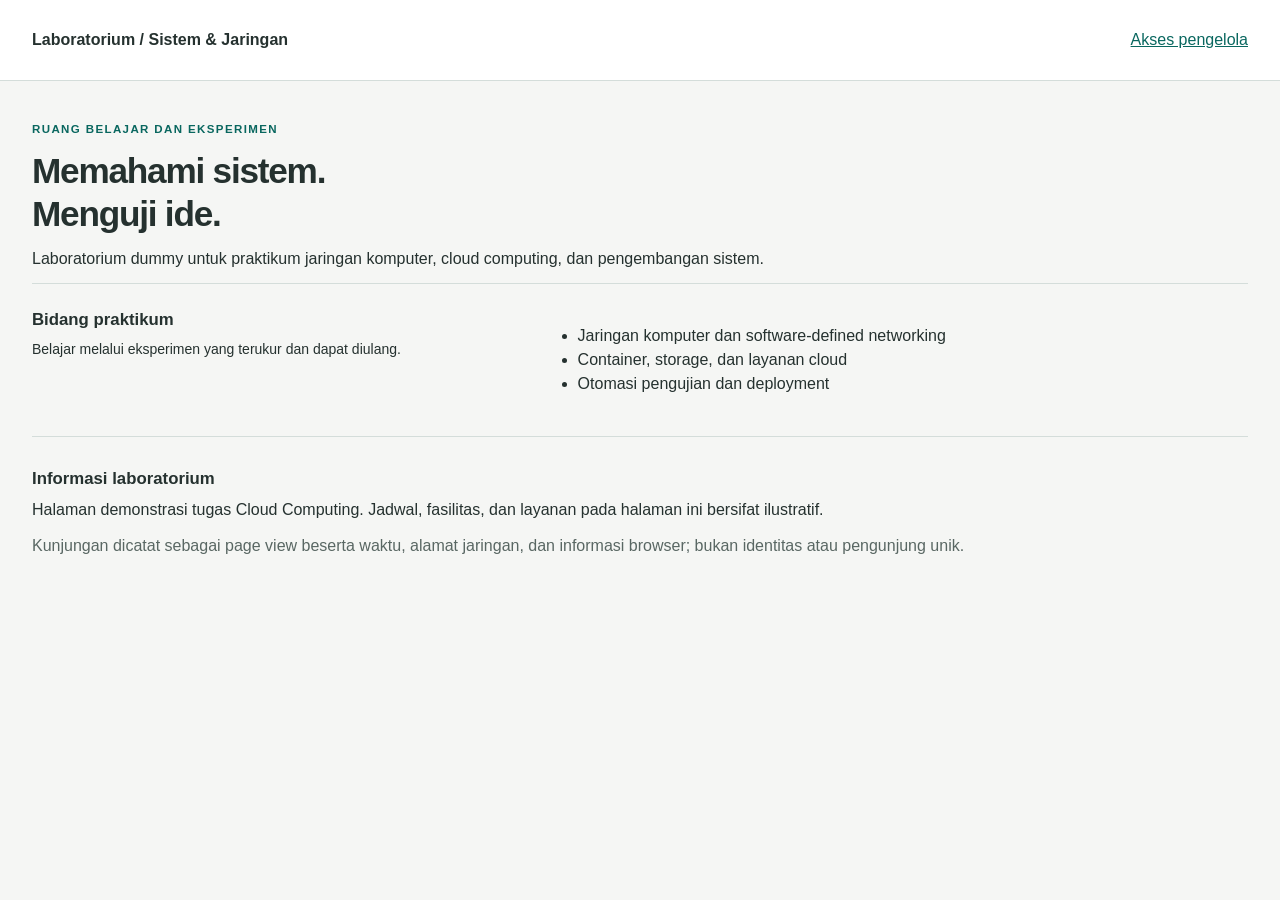
==== frontend/index.html @ 24afa10b "feat: add visitor log landing site and dashboard" ====
<!doctype html>
<html lang="id">
  <head>
    <meta charset="utf-8" />
    <meta name="viewport" content="width=device-width, initial-scale=1" />
    <title>Laboratorium Sistem & Jaringan</title>
    <link rel="stylesheet" href="style.css" />
    <script src="landing.js" defer></script>
  </head>
  <body>
    <header class="topbar">
      <nav class="shell bar-content" aria-label="Navigasi utama">
        <strong>Laboratorium / Sistem & Jaringan</strong
        ><a href="login.html">Akses pengelola</a>
      </nav>
    </header>
    <main class="shell">
      <p class="eyebrow">RUANG BELAJAR DAN EKSPERIMEN</p>
      <h1>Memahami sistem.<br />Menguji ide.</h1>
      <p>
        Laboratorium dummy untuk praktikum jaringan komputer, cloud computing,
        dan pengembangan sistem.
      </p>
      <section class="entry-section" aria-labelledby="practice">
        <div>
          <h2 id="practice">Bidang praktikum</h2>
          <p>Belajar melalui eksperimen yang terukur dan dapat diulang.</p>
        </div>
        <ul>
          <li>Jaringan komputer dan software-defined networking</li>
          <li>Container, storage, dan layanan cloud</li>
          <li>Otomasi pengujian dan deployment</li>
        </ul>
      </section>
      <section class="log-section">
        <h2>Informasi laboratorium</h2>
        <p>
          Halaman demonstrasi tugas Cloud Computing. Jadwal, fasilitas, dan
          layanan pada halaman ini bersifat ilustratif.
        </p>
        <p class="muted">
          Kunjungan dicatat sebagai page view beserta waktu, alamat jaringan,
          dan informasi browser; bukan identitas atau pengunjung unik.
        </p>
        <p id="visit-status" role="status" class="sr-only"></p>
      </section>
    </main>
  </body>
</html>
---- frontend/style.css ----
:root {
  color-scheme: light;
  --paper: #f5f6f4;
  --surface: #fff;
  --ink: #25312f;
  --muted: #596763;
  --line: #d4ddda;
  --teal: #09675f;
  --teal-hover: #07534c;
  --danger: #9b2929;
}
* {
  box-sizing: border-box;
}
body {
  margin: 0;
  background: var(--paper);
  color: var(--ink);
  font-family: "Segoe UI", "Helvetica Neue", Arial, sans-serif;
  font-size: 16px;
  line-height: 1.5;
}
.shell {
  width: min(1280px, calc(100% - 64px));
  margin-inline: auto;
}
.topbar {
  border-bottom: 1px solid var(--line);
  background: var(--surface);
}
.bar-content {
  display: flex;
  align-items: center;
  justify-content: space-between;
  gap: 20px;
  min-height: 80px;
}
.wordmark {
  font-weight: 650;
  letter-spacing: -0.02em;
}
.wordmark span {
  color: var(--muted);
  font-weight: 400;
  margin-left: 12px;
}
main.shell {
  padding-block: 40px;
}
.page-heading {
  display: flex;
  align-items: center;
  justify-content: space-between;
  gap: 24px;
  margin-bottom: 24px;
}
h1,
h2,
p {
  margin-top: 0;
}
h1 {
  font-size: clamp(1.7rem, 3vw, 2.2rem);
  line-height: 1.2;
  font-weight: 650;
  letter-spacing: -0.035em;
  margin-bottom: 12px;
}
h2 {
  font-size: 1.05rem;
  line-height: 1.4;
  font-weight: 650;
  margin-bottom: 8px;
}
p {
  margin-bottom: 12px;
}
.eyebrow {
  font-size: 0.72rem;
  letter-spacing: 0.12em;
  font-weight: 700;
  color: var(--teal);
  margin-bottom: 12px;
}
.muted,
small {
  color: var(--muted);
}
button,
input,
select {
  font: inherit;
}
select {
  min-height: 44px;
  padding: 9px 12px;
  width: 100%;
  background: var(--surface);
  color: var(--ink);
  border: 1px solid #899b94;
  border-radius: 4px;
}
#chart {
  display: block;
  width: 100%;
  min-width: 640px;
  height: auto;
}
a {
  color: var(--teal);
}
details {
  margin-top: 24px;
}
summary {
  cursor: pointer;
}
button {
  min-height: 44px;
  border: 1px solid transparent;
  border-radius: 4px;
  padding: 9px 16px;
  background: var(--teal);
  color: white;
  cursor: pointer;
  font-weight: 600;
}
button:hover {
  background: var(--teal-hover);
}
button.quiet {
  background: var(--surface);
  color: var(--ink);
  border-color: var(--line);
}
button.quiet:hover {
  background: #e9efec;
}
button.delete {
  color: var(--danger);
  background: transparent;
  border-color: var(--line);
  padding-inline: 12px;
}
button.delete:hover {
  background: #fff0ef;
}
button:disabled {
  opacity: 0.6;
  cursor: wait;
}
:focus-visible {
  outline: 3px solid var(--teal);
  outline-offset: 3px;
}
input {
  width: 100%;
  min-height: 44px;
  padding: 9px 12px;
  border: 1px solid #899b94;
  border-radius: 4px;
  background: var(--surface);
  color: var(--ink);
}
label {
  display: block;
  font-size: 0.875rem;
  font-weight: 600;
  margin-bottom: 6px;
}
small {
  display: block;
  font-size: 0.78rem;
  margin-top: 6px;
}
.entry-section {
  border-block: 1px solid var(--line);
  padding-block: 24px;
  display: grid;
  grid-template-columns: 1fr 1.5fr;
  gap: 32px;
}
.entry-section p {
  font-size: 0.875rem;
}
.entry-form {
  display: flex;
  align-items: flex-start;
  gap: 12px;
}
.entry-form .field {
  flex: 1;
  min-width: 0;
}
.entry-form button {
  margin-top: 27px;
  white-space: nowrap;
}
.log-section {
  padding-top: 30px;
}
.table-heading {
  display: flex;
  align-items: baseline;
  justify-content: space-between;
  gap: 16px;
}
.count {
  font-size: 0.9rem;
  color: var(--muted);
}
.count strong {
  color: var(--ink);
  font-variant-numeric: tabular-nums;
  font-size: 1.3rem;
  margin-right: 6px;
}
.table-note,
.footnote {
  font-size: 0.8rem;
}
.table-scroll {
  overflow-x: auto;
  background: var(--surface);
  border: 1px solid var(--line);
  border-radius: 4px;
}
table {
  width: 100%;
  border-collapse: collapse;
  text-align: left;
  font-size: 0.875rem;
}
th {
  background: #edf1ee;
  color: var(--muted);
  font-size: 0.75rem;
  font-weight: 650;
  white-space: nowrap;
}
th,
td {
  padding: 14px 16px;
  border-bottom: 1px solid var(--line);
  vertical-align: top;
}
tbody tr:last-child td {
  border-bottom: 0;
}
tbody tr:hover {
  background: #f8faf8;
}
td:nth-child(1),
td:nth-child(3),
td:nth-child(4) {
  font-variant-numeric: tabular-nums;
  white-space: nowrap;
}
td:nth-child(2) {
  min-width: 150px;
  max-width: 260px;
  overflow-wrap: anywhere;
}
td:nth-child(5) {
  min-width: 200px;
  max-width: 320px;
  overflow-wrap: anywhere;
  color: var(--muted);
}
.table-message {
  text-align: center;
  padding: 36px;
  color: var(--muted);
}
.footnote {
  margin-top: 14px;
}
.status {
  min-height: 24px;
  font-size: 0.875rem;
  color: var(--teal);
}
.error {
  padding: 12px 16px;
  border: 1px solid #c88f8a;
  background: #fff3f1;
  color: #872323;
  overflow-wrap: anywhere;
}
[hidden] {
  display: none !important;
}
.login-main {
  width: min(420px, calc(100% - 40px));
  margin: clamp(40px, 10vh, 100px) auto;
}
.login-main .field {
  margin-bottom: 20px;
}
.login-main form button {
  width: 100%;
}
.skip-link {
  position: absolute;
  top: -100px;
  left: 16px;
  background: white;
  padding: 12px;
  z-index: 1;
  color: var(--teal);
}
.skip-link:focus {
  top: 12px;
}
.sr-only {
  position: absolute;
  width: 1px;
  height: 1px;
  padding: 0;
  margin: -1px;
  overflow: hidden;
  clip-path: inset(50%);
  white-space: nowrap;
  border: 0;
}
@media (max-width: 760px) {
  .shell {
    width: calc(100% - 32px);
  }
  .bar-content {
    min-height: 72px;
  }
  .wordmark span {
    display: block;
    margin-left: 0;
    font-size: 0.8rem;
    letter-spacing: 0;
  }
  main.shell {
    padding-block: 28px;
  }
  .page-heading {
    align-items: flex-start;
    flex-direction: column;
    gap: 8px;
  }
  .entry-section {
    grid-template-columns: 1fr;
    gap: 12px;
  }
  th,
  td {
    padding: 12px;
  }
}
@media (max-width: 420px) {
  .entry-form {
    flex-direction: column;
  }
  .entry-form .field,
  .entry-form button {
    width: 100%;
  }
  .entry-form button {
    margin-top: 0;
  }
  .table-heading {
    align-items: flex-start;
    flex-direction: column;
    gap: 0;
  }
}
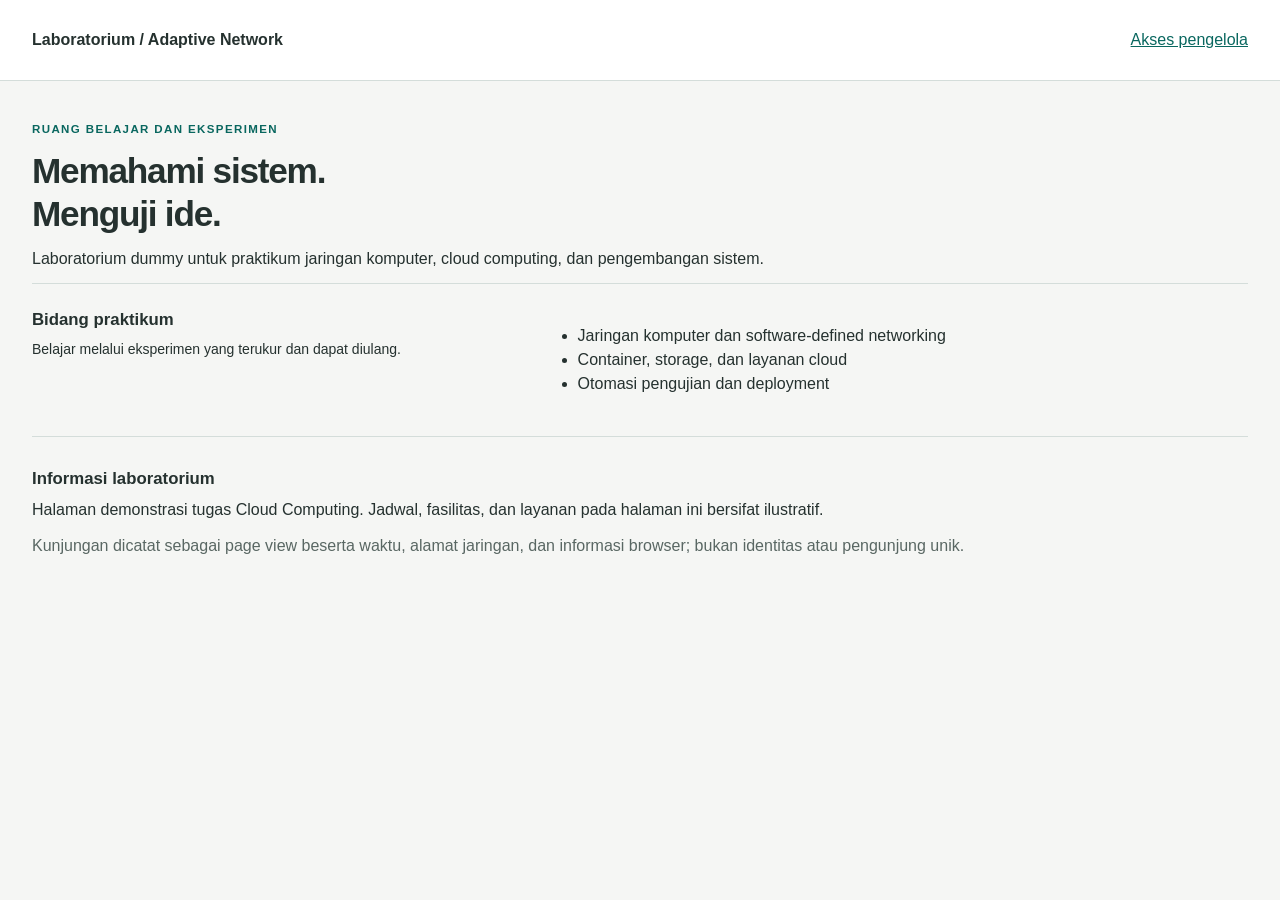
==== commit 272fd655: "feat: update landing page text" ====
--- a/frontend/index.html
+++ b/frontend/index.html
@@ -3,14 +3,14 @@
   <head>
     <meta charset="utf-8" />
     <meta name="viewport" content="width=device-width, initial-scale=1" />
-    <title>Laboratorium Sistem & Jaringan</title>
+    <title>Laboratorium Adaptive Network</title>
     <link rel="stylesheet" href="style.css" />
     <script src="landing.js" defer></script>
   </head>
   <body>
     <header class="topbar">
       <nav class="shell bar-content" aria-label="Navigasi utama">
-        <strong>Laboratorium / Sistem & Jaringan</strong
+        <strong>Laboratorium / Adaptive Network</strong
         ><a href="login.html">Akses pengelola</a>
       </nav>
     </header>
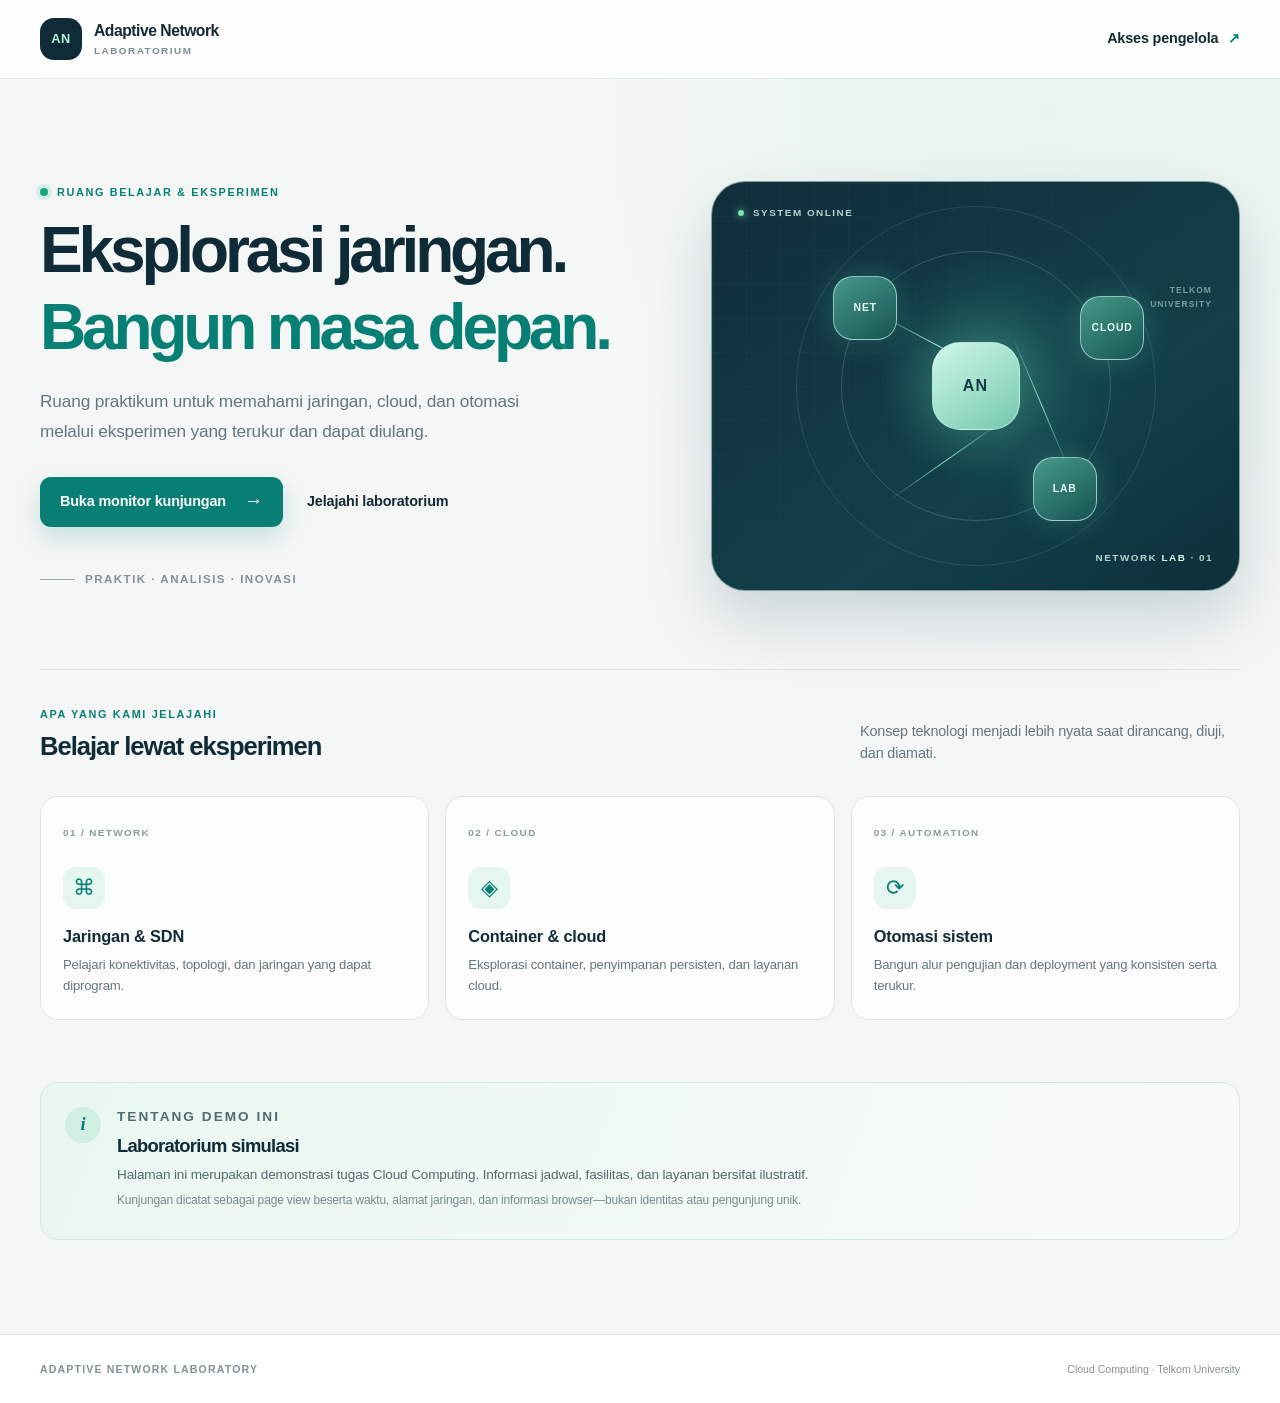
==== commit dda2cd83: "edit frontend" ====
--- a/frontend/index.html
+++ b/frontend/index.html
@@ -10,40 +10,103 @@
   <body>
     <header class="topbar">
       <nav class="shell bar-content" aria-label="Navigasi utama">
-        <strong>Laboratorium / Adaptive Network</strong
-        ><a href="login.html">Akses pengelola</a>
+        <a class="brand" href="/" aria-label="Adaptive Network, beranda">
+          <span class="brand-mark" aria-hidden="true">AN</span>
+          <span class="brand-copy"
+            ><strong>Adaptive Network</strong><small>LABORATORIUM</small></span
+          >
+        </a>
+        <a class="nav-link" href="login.html">Akses pengelola <span aria-hidden="true">↗</span></a>
       </nav>
     </header>
-    <main class="shell">
-      <p class="eyebrow">RUANG BELAJAR DAN EKSPERIMEN</p>
-      <h1>Memahami sistem.<br />Menguji ide.</h1>
-      <p>
-        Laboratorium dummy untuk praktikum jaringan komputer, cloud computing,
-        dan pengembangan sistem.
-      </p>
-      <section class="entry-section" aria-labelledby="practice">
+    <main class="shell landing-main">
+      <section class="landing-hero" aria-labelledby="hero-title">
+        <div class="hero-copy">
+          <p class="eyebrow"><span class="live-dot"></span> RUANG BELAJAR & EKSPERIMEN</p>
+          <h1 id="hero-title">Eksplorasi jaringan.<br /><span>Bangun masa depan.</span></h1>
+          <p class="hero-intro">
+            Ruang praktikum untuk memahami jaringan, cloud, dan otomasi melalui
+            eksperimen yang terukur dan dapat diulang.
+          </p>
+          <div class="hero-actions">
+            <a class="button-link" href="login.html">Buka monitor kunjungan <span aria-hidden="true">→</span></a>
+            <a class="text-link" href="#praktikum">Jelajahi laboratorium</a>
+          </div>
+          <div class="hero-caption">
+            <span class="caption-line"></span>
+            <span>Praktik · Analisis · Inovasi</span>
+          </div>
+        </div>
+
+        <div class="hero-visual" aria-hidden="true">
+          <div class="visual-orbit orbit-one"></div>
+          <div class="visual-orbit orbit-two"></div>
+          <div class="visual-grid"></div>
+          <div class="network-node node-core"><span>AN</span></div>
+          <div class="network-node node-one"><span>NET</span></div>
+          <div class="network-node node-two"><span>CLOUD</span></div>
+          <div class="network-node node-three"><span>LAB</span></div>
+          <div class="network-link link-one"></div>
+          <div class="network-link link-two"></div>
+          <div class="network-link link-three"></div>
+          <div class="visual-label label-top"><span></span> SYSTEM ONLINE</div>
+          <div class="visual-label label-bottom">NETWORK <strong>LAB</strong> · 01</div>
+          <div class="visual-stamp">TELKOM<br />UNIVERSITY</div>
+        </div>
+      </section>
+
+      <section id="praktikum" class="practice-section" aria-labelledby="practice-title">
+        <div class="section-heading">
+          <div>
+            <p class="eyebrow">APA YANG KAMI JELAJAHI</p>
+            <h2 id="practice-title">Belajar lewat eksperimen</h2>
+          </div>
+          <p>Konsep teknologi menjadi lebih nyata saat dirancang, diuji, dan diamati.</p>
+        </div>
+        <div class="practice-grid">
+          <article class="practice-card">
+            <span class="card-index">01 / NETWORK</span>
+            <span class="practice-icon" aria-hidden="true">⌘</span>
+            <h3>Jaringan & SDN</h3>
+            <p>Pelajari konektivitas, topologi, dan jaringan yang dapat diprogram.</p>
+          </article>
+          <article class="practice-card">
+            <span class="card-index">02 / CLOUD</span>
+            <span class="practice-icon" aria-hidden="true">◈</span>
+            <h3>Container & cloud</h3>
+            <p>Eksplorasi container, penyimpanan persisten, dan layanan cloud.</p>
+          </article>
+          <article class="practice-card">
+            <span class="card-index">03 / AUTOMATION</span>
+            <span class="practice-icon" aria-hidden="true">⟳</span>
+            <h3>Otomasi sistem</h3>
+            <p>Bangun alur pengujian dan deployment yang konsisten serta terukur.</p>
+          </article>
+        </div>
+      </section>
+
+      <section class="lab-note" aria-labelledby="lab-note-title">
+        <div class="note-symbol" aria-hidden="true">i</div>
         <div>
-          <h2 id="practice">Bidang praktikum</h2>
-          <p>Belajar melalui eksperimen yang terukur dan dapat diulang.</p>
+          <p class="eyebrow">TENTANG DEMO INI</p>
+          <h2 id="lab-note-title">Laboratorium simulasi</h2>
+          <p>
+            Halaman ini merupakan demonstrasi tugas Cloud Computing. Informasi
+            jadwal, fasilitas, dan layanan bersifat ilustratif.
+          </p>
+          <p class="privacy-note">
+            Kunjungan dicatat sebagai page view beserta waktu, alamat jaringan,
+            dan informasi browser—bukan identitas atau pengunjung unik.
+          </p>
         </div>
-        <ul>
-          <li>Jaringan komputer dan software-defined networking</li>
-          <li>Container, storage, dan layanan cloud</li>
-          <li>Otomasi pengujian dan deployment</li>
-        </ul>
-      </section>
-      <section class="log-section">
-        <h2>Informasi laboratorium</h2>
-        <p>
-          Halaman demonstrasi tugas Cloud Computing. Jadwal, fasilitas, dan
-          layanan pada halaman ini bersifat ilustratif.
-        </p>
-        <p class="muted">
-          Kunjungan dicatat sebagai page view beserta waktu, alamat jaringan,
-          dan informasi browser; bukan identitas atau pengunjung unik.
-        </p>
         <p id="visit-status" role="status" class="sr-only"></p>
       </section>
     </main>
+    <footer class="site-footer">
+      <div class="shell footer-content">
+        <span>ADAPTIVE NETWORK LABORATORY</span>
+        <span>Cloud Computing · Telkom University</span>
+      </div>
+    </footer>
   </body>
 </html>
--- a/frontend/style.css
+++ b/frontend/style.css
@@ -370,3 +370,989 @@
     gap: 0;
   }
 }
+
+:root {
+  color-scheme: light;
+  --paper: #f4f7f6;
+  --surface: #ffffff;
+  --ink: #122a36;
+  --muted: #647680;
+  --line: #dce6e5;
+  --teal: #087f75;
+  --teal-hover: #06665f;
+  --danger: #a63d47;
+  --navy: #102b38;
+  --mint: #c9f3e7;
+  --shadow: 0 18px 50px rgb(22 53 62 / 8%);
+}
+
+body {
+  background:
+    radial-gradient(ellipse at 82% 8%, rgb(183 235 220 / 22%), transparent 29rem),
+    var(--paper);
+  color: var(--ink);
+  letter-spacing: -0.01em;
+}
+
+.shell {
+  width: min(1200px, calc(100% - 64px));
+}
+
+.topbar {
+  position: relative;
+  z-index: 2;
+  border-bottom: 1px solid rgb(220 230 229 / 80%);
+  background: rgb(255 255 255 / 88%);
+  backdrop-filter: blur(16px);
+}
+
+.bar-content {
+  min-height: 78px;
+}
+
+.brand {
+  display: inline-flex;
+  align-items: center;
+  gap: 12px;
+  color: var(--ink);
+  text-decoration: none;
+}
+
+.brand-mark,
+.login-emblem {
+  display: grid;
+  place-items: center;
+  width: 42px;
+  height: 42px;
+  border-radius: 14px;
+  background: var(--navy);
+  color: #b7f4df;
+  font-size: 0.8rem;
+  font-weight: 800;
+  letter-spacing: 0.04em;
+}
+
+.brand-copy {
+  display: grid;
+  gap: 1px;
+}
+
+.brand-copy strong {
+  font-size: 0.98rem;
+  letter-spacing: -0.03em;
+}
+
+.brand-copy small {
+  margin: 0;
+  color: #7b8b91;
+  font-size: 0.62rem;
+  font-weight: 750;
+  letter-spacing: 0.15em;
+}
+
+.nav-link,
+.text-link {
+  color: var(--ink);
+  font-size: 0.9rem;
+  font-weight: 650;
+  text-decoration: none;
+}
+
+.nav-link span {
+  margin-left: 6px;
+  color: var(--teal);
+}
+
+.nav-link:hover,
+.text-link:hover {
+  color: var(--teal);
+}
+
+h1 {
+  color: var(--navy);
+  font-size: clamp(2.5rem, 5vw, 4.65rem);
+  font-weight: 730;
+  letter-spacing: -0.065em;
+}
+
+h2 {
+  color: var(--navy);
+  font-size: clamp(1.25rem, 2vw, 1.65rem);
+  letter-spacing: -0.04em;
+}
+
+.eyebrow {
+  display: flex;
+  align-items: center;
+  gap: 9px;
+  color: var(--teal);
+  font-size: 0.68rem;
+  letter-spacing: 0.15em;
+}
+
+.live-dot {
+  display: inline-block;
+  width: 8px;
+  height: 8px;
+  flex: 0 0 auto;
+  border-radius: 50%;
+  background: #15a77c;
+  box-shadow: 0 0 0 4px rgb(21 167 124 / 12%);
+}
+
+button,
+input,
+select {
+  border-radius: 10px;
+}
+
+button {
+  box-shadow: 0 5px 14px rgb(8 127 117 / 14%);
+  transition:
+    background 150ms ease,
+    transform 150ms ease,
+    box-shadow 150ms ease;
+}
+
+button:hover:not(:disabled) {
+  transform: translateY(-1px);
+  box-shadow: 0 8px 18px rgb(8 127 117 / 18%);
+}
+
+button.quiet {
+  box-shadow: none;
+}
+
+button.delete {
+  box-shadow: none;
+}
+
+input,
+select {
+  border-color: #cfdddb;
+  box-shadow: 0 1px 2px rgb(19 47 57 / 3%);
+}
+
+input:focus,
+select:focus {
+  border-color: var(--teal);
+}
+
+.landing-main {
+  padding-top: 20px;
+}
+
+.landing-hero {
+  position: relative;
+  display: grid;
+  min-height: 500px;
+  grid-template-columns: 1.08fr 0.92fr;
+  align-items: center;
+  gap: 50px;
+  padding-block: 62px 78px;
+}
+
+.hero-copy {
+  position: relative;
+  z-index: 1;
+}
+
+.hero-copy h1 {
+  margin-bottom: 20px;
+}
+
+.hero-copy h1 span {
+  color: var(--teal);
+}
+
+.hero-intro {
+  max-width: 510px;
+  color: var(--muted);
+  font-size: 1.08rem;
+  line-height: 1.75;
+}
+
+.hero-actions {
+  display: flex;
+  flex-wrap: wrap;
+  align-items: center;
+  gap: 24px;
+  margin-top: 30px;
+}
+
+.button-link {
+  display: inline-flex;
+  min-height: 50px;
+  align-items: center;
+  justify-content: center;
+  gap: 18px;
+  padding: 0 20px;
+  border-radius: 11px;
+  background: var(--teal);
+  box-shadow: 0 10px 24px rgb(8 127 117 / 20%);
+  color: white;
+  font-size: 0.9rem;
+  font-weight: 700;
+  text-decoration: none;
+  transition: transform 150ms ease, background 150ms ease;
+}
+
+.button-link:hover {
+  transform: translateY(-2px);
+  background: var(--teal-hover);
+}
+
+.button-link span {
+  font-size: 1.2rem;
+}
+
+.hero-caption {
+  display: flex;
+  align-items: center;
+  gap: 10px;
+  margin-top: 44px;
+  color: #829196;
+  font-size: 0.72rem;
+  font-weight: 650;
+  letter-spacing: 0.13em;
+  text-transform: uppercase;
+}
+
+.caption-line {
+  width: 35px;
+  height: 1px;
+  background: #92aaa9;
+}
+
+.hero-visual {
+  position: relative;
+  display: grid;
+  min-height: 410px;
+  place-items: center;
+  overflow: hidden;
+  border: 1px solid rgb(209 233 226 / 60%);
+  border-radius: 34px;
+  background:
+    radial-gradient(circle at 54% 46%, rgb(35 112 106 / 65%), transparent 34%),
+    linear-gradient(145deg, #102d3a, #123f49 64%, #0c303a);
+  box-shadow: 0 28px 65px rgb(18 52 59 / 18%);
+}
+
+.visual-grid {
+  position: absolute;
+  inset: 0;
+  opacity: 0.22;
+  background-image:
+    linear-gradient(rgb(193 245 225 / 14%) 1px, transparent 1px),
+    linear-gradient(90deg, rgb(193 245 225 / 14%) 1px, transparent 1px);
+  background-size: 34px 34px;
+  mask-image: linear-gradient(135deg, black, transparent 90%);
+}
+
+.visual-orbit {
+  position: absolute;
+  width: 270px;
+  height: 270px;
+  border: 1px solid rgb(196 247 225 / 20%);
+  border-radius: 50%;
+}
+
+.orbit-two {
+  width: 360px;
+  height: 360px;
+  border-color: rgb(196 247 225 / 12%);
+}
+
+.network-node {
+  position: absolute;
+  z-index: 1;
+  display: grid;
+  width: 64px;
+  height: 64px;
+  place-items: center;
+  border: 1px solid rgb(199 247 229 / 65%);
+  border-radius: 20px;
+  background: linear-gradient(145deg, rgb(76 161 145 / 92%), rgb(22 86 83 / 95%));
+  box-shadow: 0 0 30px rgb(120 245 208 / 22%);
+  color: #e4fff5;
+  font-size: 0.65rem;
+  font-weight: 800;
+  letter-spacing: 0.08em;
+}
+
+.node-core {
+  width: 88px;
+  height: 88px;
+  border-radius: 28px;
+  background: linear-gradient(145deg, #d0f7e8, #75c9ae);
+  box-shadow: 0 0 55px rgb(143 249 207 / 30%);
+  color: #123b44;
+  font-size: 1rem;
+}
+
+.node-one {
+  top: 23%;
+  left: 23%;
+}
+
+.node-two {
+  top: 28%;
+  right: 18%;
+}
+
+.node-three {
+  right: 27%;
+  bottom: 17%;
+}
+
+.network-link {
+  position: absolute;
+  z-index: 0;
+  width: 145px;
+  height: 1px;
+  background: linear-gradient(90deg, transparent, #8ee6c5, transparent);
+  transform-origin: center;
+}
+
+.link-one {
+  top: 40%;
+  left: 29%;
+  transform: rotate(28deg);
+}
+
+.link-two {
+  top: 54%;
+  right: 24%;
+  transform: rotate(67deg);
+}
+
+.link-three {
+  top: 68%;
+  left: 31%;
+  transform: rotate(-35deg);
+}
+
+.visual-label {
+  position: absolute;
+  z-index: 1;
+  color: #b1d5cd;
+  font-size: 0.62rem;
+  font-weight: 700;
+  letter-spacing: 0.15em;
+}
+
+.label-top {
+  top: 24px;
+  left: 26px;
+  display: flex;
+  align-items: center;
+  gap: 9px;
+}
+
+.label-top span {
+  width: 6px;
+  height: 6px;
+  border-radius: 50%;
+  background: #79e1b5;
+  box-shadow: 0 0 9px #79e1b5;
+}
+
+.label-bottom {
+  right: 26px;
+  bottom: 24px;
+}
+
+.label-bottom strong {
+  color: #d6ffed;
+}
+
+.visual-stamp {
+  position: absolute;
+  right: 27px;
+  top: 25%;
+  color: rgb(201 242 226 / 55%);
+  font-size: 0.53rem;
+  font-weight: 800;
+  line-height: 1.6;
+  letter-spacing: 0.13em;
+  text-align: right;
+}
+
+.practice-section {
+  padding-block: 36px 62px;
+  border-top: 1px solid var(--line);
+}
+
+.section-heading {
+  display: flex;
+  align-items: flex-end;
+  justify-content: space-between;
+  gap: 30px;
+  margin-bottom: 24px;
+}
+
+.section-heading .eyebrow,
+.section-heading h2 {
+  margin-bottom: 7px;
+}
+
+.section-heading > p {
+  max-width: 380px;
+  margin-bottom: 8px;
+  color: var(--muted);
+  font-size: 0.9rem;
+}
+
+.practice-grid {
+  display: grid;
+  grid-template-columns: repeat(3, 1fr);
+  gap: 16px;
+}
+
+.practice-card {
+  position: relative;
+  min-height: 220px;
+  padding: 22px;
+  overflow: hidden;
+  border: 1px solid var(--line);
+  border-radius: 18px;
+  background: rgb(255 255 255 / 80%);
+  transition: transform 160ms ease, box-shadow 160ms ease, border-color 160ms ease;
+}
+
+.practice-card:hover {
+  transform: translateY(-4px);
+  border-color: #b6d9d1;
+  box-shadow: var(--shadow);
+}
+
+.card-index {
+  color: #8a9b9e;
+  font-size: 0.62rem;
+  font-weight: 750;
+  letter-spacing: 0.14em;
+}
+
+.practice-icon {
+  display: grid;
+  width: 42px;
+  height: 42px;
+  margin-top: 24px;
+  place-items: center;
+  border-radius: 13px;
+  background: #e4f6ef;
+  color: var(--teal);
+  font-size: 1.35rem;
+}
+
+.practice-card h3 {
+  margin: 15px 0 5px;
+  color: var(--navy);
+  font-size: 1.02rem;
+}
+
+.practice-card p {
+  margin: 0;
+  color: var(--muted);
+  font-size: 0.82rem;
+  line-height: 1.65;
+}
+
+.lab-note {
+  display: grid;
+  grid-template-columns: auto 1fr;
+  gap: 16px;
+  margin-bottom: 54px;
+  padding: 24px;
+  border: 1px solid #d5e8e2;
+  border-radius: 18px;
+  background: linear-gradient(110deg, #eaf7f1, #f8fbf9);
+}
+
+.note-symbol {
+  display: grid;
+  width: 36px;
+  height: 36px;
+  place-items: center;
+  border-radius: 50%;
+  background: #d0eee2;
+  color: var(--teal);
+  font-family: Georgia, serif;
+  font-size: 1.15rem;
+  font-style: italic;
+  font-weight: 700;
+}
+
+.lab-note .eyebrow {
+  margin-bottom: 6px;
+}
+
+.lab-note h2 {
+  margin-bottom: 6px;
+  font-size: 1.15rem;
+}
+
+.lab-note p {
+  margin-bottom: 6px;
+  color: #526a70;
+  font-size: 0.85rem;
+}
+
+.privacy-note {
+  color: #778a8d !important;
+  font-size: 0.75rem !important;
+}
+
+.site-footer {
+  border-top: 1px solid var(--line);
+  background: #fff;
+}
+
+.footer-content {
+  display: flex;
+  min-height: 68px;
+  align-items: center;
+  justify-content: space-between;
+  gap: 16px;
+  color: #829196;
+  font-size: 0.66rem;
+  font-weight: 700;
+  letter-spacing: 0.11em;
+}
+
+.footer-content span:last-child {
+  font-weight: 500;
+  letter-spacing: 0;
+}
+
+body[data-view="dashboard"] {
+  background:
+    radial-gradient(ellipse at 92% 0%, rgb(193 235 222 / 25%), transparent 30rem),
+    #f3f6f5;
+}
+
+body[data-view="dashboard"] main.shell {
+  padding-block: 42px 64px;
+}
+
+.page-heading {
+  margin-bottom: 28px;
+}
+
+.page-heading h1 {
+  margin-bottom: 8px;
+  font-size: clamp(2rem, 4vw, 3rem);
+}
+
+.heading-description {
+  margin: 0;
+  color: var(--muted);
+  font-size: 0.92rem;
+}
+
+.page-heading .eyebrow,
+.panel-heading .eyebrow,
+.entry-section .eyebrow,
+.table-heading .eyebrow {
+  margin-bottom: 8px;
+}
+
+.dashboard-panel {
+  border: 1px solid var(--line);
+  border-radius: 18px;
+  background: var(--surface);
+  box-shadow: 0 8px 24px rgb(22 53 62 / 4%);
+}
+
+.chart-panel {
+  padding: 24px 26px;
+}
+
+.panel-heading {
+  display: flex;
+  align-items: center;
+  justify-content: space-between;
+  gap: 16px;
+  margin-bottom: 18px;
+}
+
+.panel-heading h2,
+.table-heading h2 {
+  margin-bottom: 0;
+}
+
+.panel-tag {
+  display: inline-flex;
+  align-items: center;
+  gap: 9px;
+  padding: 8px 11px;
+  border: 1px solid #d7eee5;
+  border-radius: 999px;
+  background: #f1faf6;
+  color: #51766c;
+  font-size: 0.62rem;
+  font-weight: 750;
+  letter-spacing: 0.09em;
+  white-space: nowrap;
+}
+
+#filters {
+  align-items: flex-end;
+  padding: 16px;
+  border-radius: 13px;
+  background: #f6f9f8;
+}
+
+#filters label {
+  color: #52666d;
+  font-size: 0.76rem;
+}
+
+#filters button {
+  margin-top: 0;
+}
+
+#range {
+  margin: 20px 0 10px;
+  color: #647680;
+  font-size: 0.8rem;
+  font-weight: 600;
+}
+
+.chart-panel .table-scroll {
+  border: 0;
+  border-radius: 12px;
+  background: linear-gradient(180deg, #fbfdfc, #fff);
+}
+
+#chart {
+  min-width: 580px;
+}
+
+.entry-section.dashboard-panel {
+  grid-template-columns: 0.8fr 1.2fr;
+  align-items: center;
+  gap: 28px;
+  margin-top: 18px;
+  padding: 21px 26px;
+}
+
+.entry-section.dashboard-panel h2 {
+  margin-bottom: 4px;
+}
+
+.entry-section.dashboard-panel p {
+  margin: 0;
+  font-size: 0.8rem;
+}
+
+.entry-section.dashboard-panel .entry-form button {
+  margin-top: 25px;
+}
+
+.log-section.dashboard-panel {
+  margin-top: 18px;
+  padding: 24px 26px;
+}
+
+.table-heading {
+  align-items: center;
+  margin-bottom: 16px;
+}
+
+.count {
+  margin: 0;
+  padding: 9px 13px;
+  border: 1px solid #d9eae4;
+  border-radius: 12px;
+  background: #f4faf7;
+  color: #667b7c;
+  font-size: 0.75rem;
+}
+
+.count strong {
+  color: var(--teal);
+  font-size: 1.3rem;
+}
+
+.log-section .table-scroll {
+  border-radius: 12px;
+}
+
+table {
+  font-size: 0.8rem;
+}
+
+th {
+  background: #f3f7f6;
+  color: #61747a;
+  letter-spacing: 0.04em;
+}
+
+th,
+td {
+  padding: 14px;
+}
+
+tbody tr:hover {
+  background: #f7fbf9;
+}
+
+td:nth-child(3),
+td:nth-child(4) {
+  color: #556b71;
+}
+
+.login-main {
+  width: min(490px, calc(100% - 40px));
+  margin: clamp(32px, 8vh, 80px) auto;
+}
+
+.login-card {
+  padding: clamp(26px, 6vw, 44px);
+  border: 1px solid var(--line);
+  border-radius: 24px;
+  background: rgb(255 255 255 / 92%);
+  box-shadow: 0 26px 70px rgb(18 52 59 / 10%);
+}
+
+.login-emblem {
+  width: 52px;
+  height: 52px;
+  margin-bottom: 28px;
+  border-radius: 17px;
+  font-size: 0.9rem;
+}
+
+.login-card h1 {
+  margin-bottom: 10px;
+  font-size: clamp(2.1rem, 5vw, 2.8rem);
+}
+
+.login-card > .muted {
+  margin-bottom: 24px;
+  font-size: 0.9rem;
+  line-height: 1.65;
+}
+
+.login-main .field {
+  margin-bottom: 18px;
+}
+
+.login-main label {
+  margin-bottom: 7px;
+  color: #354e57;
+  font-size: 0.8rem;
+}
+
+.login-main input {
+  min-height: 49px;
+  padding-inline: 14px;
+}
+
+.login-main form button {
+  display: flex;
+  width: 100%;
+  align-items: center;
+  justify-content: space-between;
+  margin-top: 8px;
+  padding-inline: 17px;
+}
+
+.login-main form button span {
+  font-size: 1.2rem;
+}
+
+.login-card .footnote {
+  margin: 20px 0 0;
+  padding-top: 16px;
+  border-top: 1px solid #e8eeee;
+  font-size: 0.74rem;
+  line-height: 1.6;
+}
+
+.error {
+  border-radius: 10px;
+}
+
+@media (max-width: 900px) {
+  .landing-hero {
+    min-height: 430px;
+    grid-template-columns: 1fr 0.85fr;
+    gap: 28px;
+  }
+
+  .hero-visual {
+    min-height: 350px;
+  }
+
+  .node-one {
+    left: 15%;
+  }
+
+  .node-two {
+    right: 12%;
+  }
+
+  .node-three {
+    right: 19%;
+  }
+}
+
+@media (max-width: 760px) {
+  .shell {
+    width: calc(100% - 36px);
+  }
+
+  .bar-content {
+    min-height: 70px;
+  }
+
+  .landing-hero {
+    grid-template-columns: 1fr;
+    gap: 34px;
+    padding-block: 52px 44px;
+  }
+
+  .hero-copy h1 {
+    font-size: clamp(2.6rem, 10vw, 4rem);
+  }
+
+  .hero-visual {
+    min-height: 330px;
+  }
+
+  .section-heading {
+    display: block;
+  }
+
+  .section-heading > p {
+    max-width: 540px;
+  }
+
+  .practice-grid {
+    grid-template-columns: 1fr;
+  }
+
+  .practice-card {
+    min-height: auto;
+  }
+
+  .practice-icon {
+    margin-top: 18px;
+  }
+
+  .entry-section.dashboard-panel {
+    grid-template-columns: 1fr;
+    gap: 16px;
+  }
+
+  .entry-section.dashboard-panel .entry-form button {
+    margin-top: 25px;
+  }
+
+  .chart-panel,
+  .log-section.dashboard-panel {
+    padding: 19px;
+  }
+}
+
+@media (max-width: 480px) {
+  .shell {
+    width: calc(100% - 28px);
+  }
+
+  .brand-mark {
+    width: 38px;
+    height: 38px;
+  }
+
+  .brand-copy strong {
+    font-size: 0.88rem;
+  }
+
+  .brand-copy small {
+    font-size: 0.55rem;
+  }
+
+  .nav-link {
+    font-size: 0.77rem;
+  }
+
+  .hero-actions {
+    align-items: flex-start;
+    flex-direction: column;
+    gap: 17px;
+  }
+
+  .hero-visual {
+    min-height: 290px;
+    border-radius: 24px;
+  }
+
+  .visual-orbit {
+    width: 220px;
+    height: 220px;
+  }
+
+  .orbit-two {
+    width: 300px;
+    height: 300px;
+  }
+
+  .node-one {
+    left: 13%;
+  }
+
+  .node-two {
+    right: 10%;
+  }
+
+  .node-three {
+    right: 17%;
+  }
+
+  .lab-note {
+    padding: 18px;
+  }
+
+  .footer-content {
+    align-items: flex-start;
+    flex-direction: column;
+    justify-content: center;
+    gap: 5px;
+    padding-block: 14px;
+  }
+
+  .panel-heading {
+    align-items: flex-start;
+    flex-direction: column;
+  }
+
+  #filters {
+    align-items: stretch;
+    flex-direction: column;
+  }
+
+  #filters .field,
+  #filters button {
+    width: 100%;
+  }
+
+  .entry-section.dashboard-panel .entry-form {
+    align-items: stretch;
+  }
+
+  .entry-section.dashboard-panel .entry-form button {
+    margin-top: 0;
+  }
+}
+
+@media (prefers-reduced-motion: reduce) {
+  *,
+  *::before,
+  *::after {
+    scroll-behavior: auto !important;
+    transition-duration: 0.01ms !important;
+  }
+}
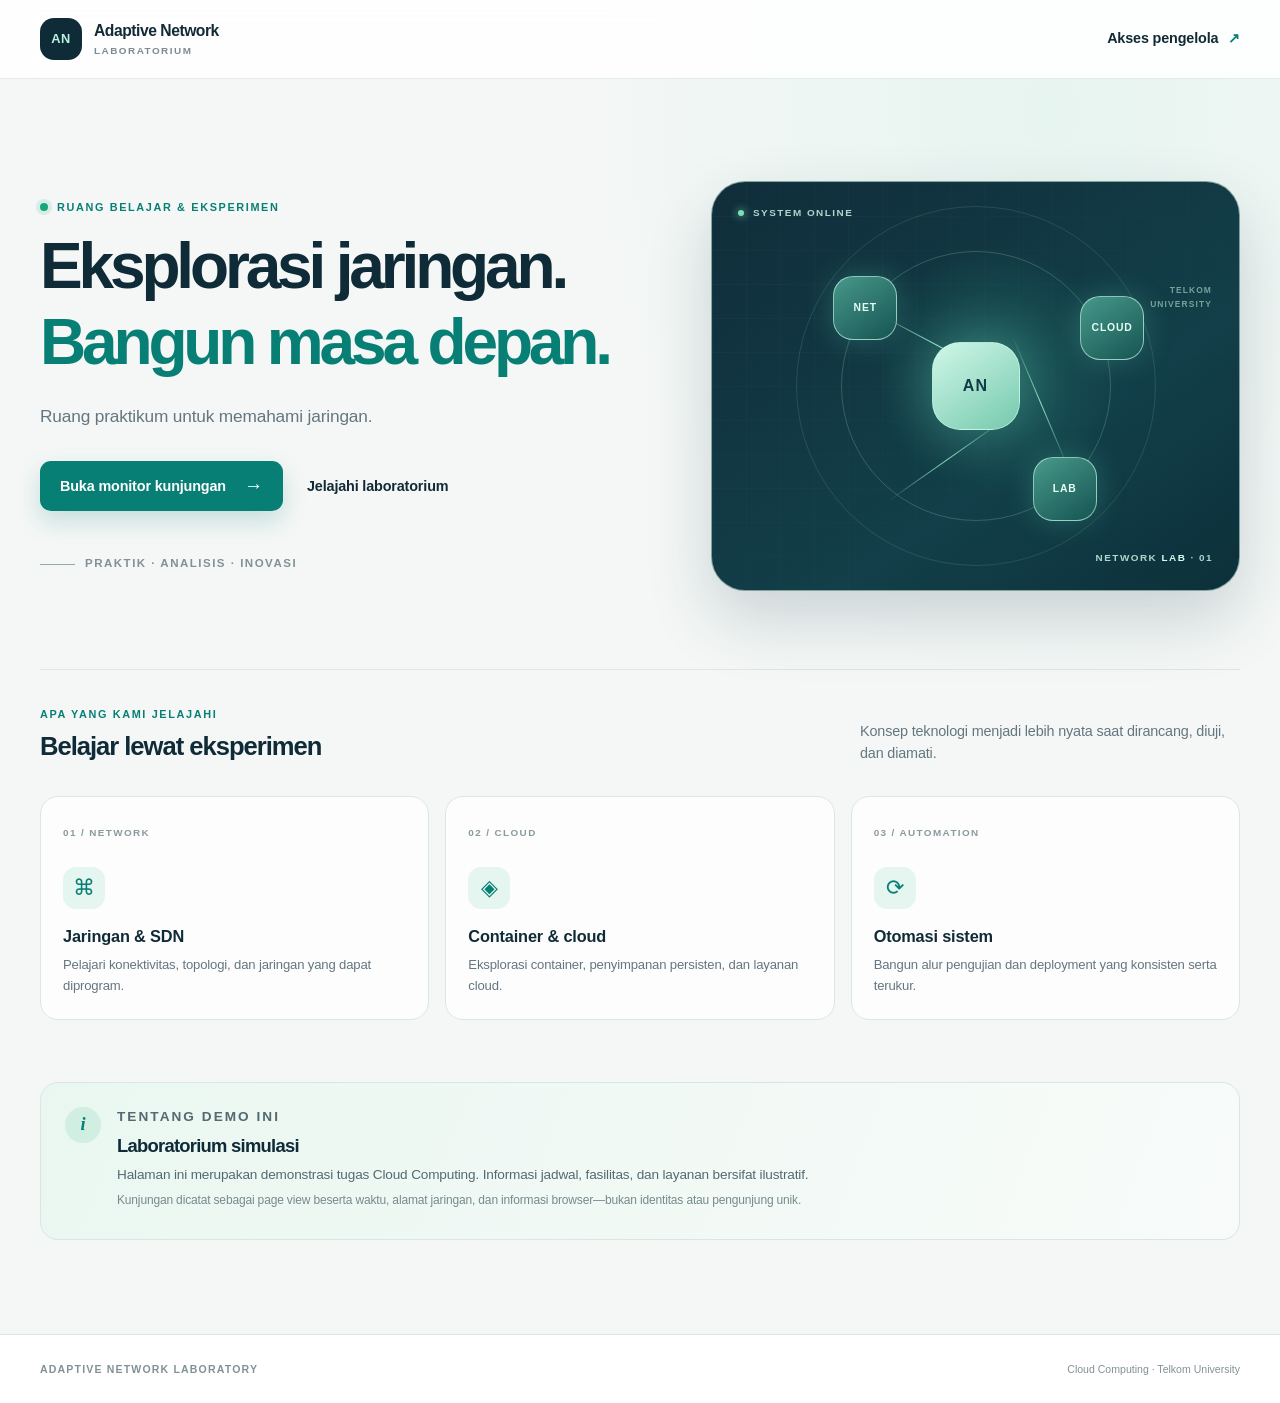
==== commit beec0d74: "Update frontend description" ====
--- a/frontend/index.html
+++ b/frontend/index.html
@@ -25,8 +25,7 @@
           <p class="eyebrow"><span class="live-dot"></span> RUANG BELAJAR & EKSPERIMEN</p>
           <h1 id="hero-title">Eksplorasi jaringan.<br /><span>Bangun masa depan.</span></h1>
           <p class="hero-intro">
-            Ruang praktikum untuk memahami jaringan, cloud, dan otomasi melalui
-            eksperimen yang terukur dan dapat diulang.
+            Ruang praktikum untuk memahami jaringan.
           </p>
           <div class="hero-actions">
             <a class="button-link" href="login.html">Buka monitor kunjungan <span aria-hidden="true">→</span></a>
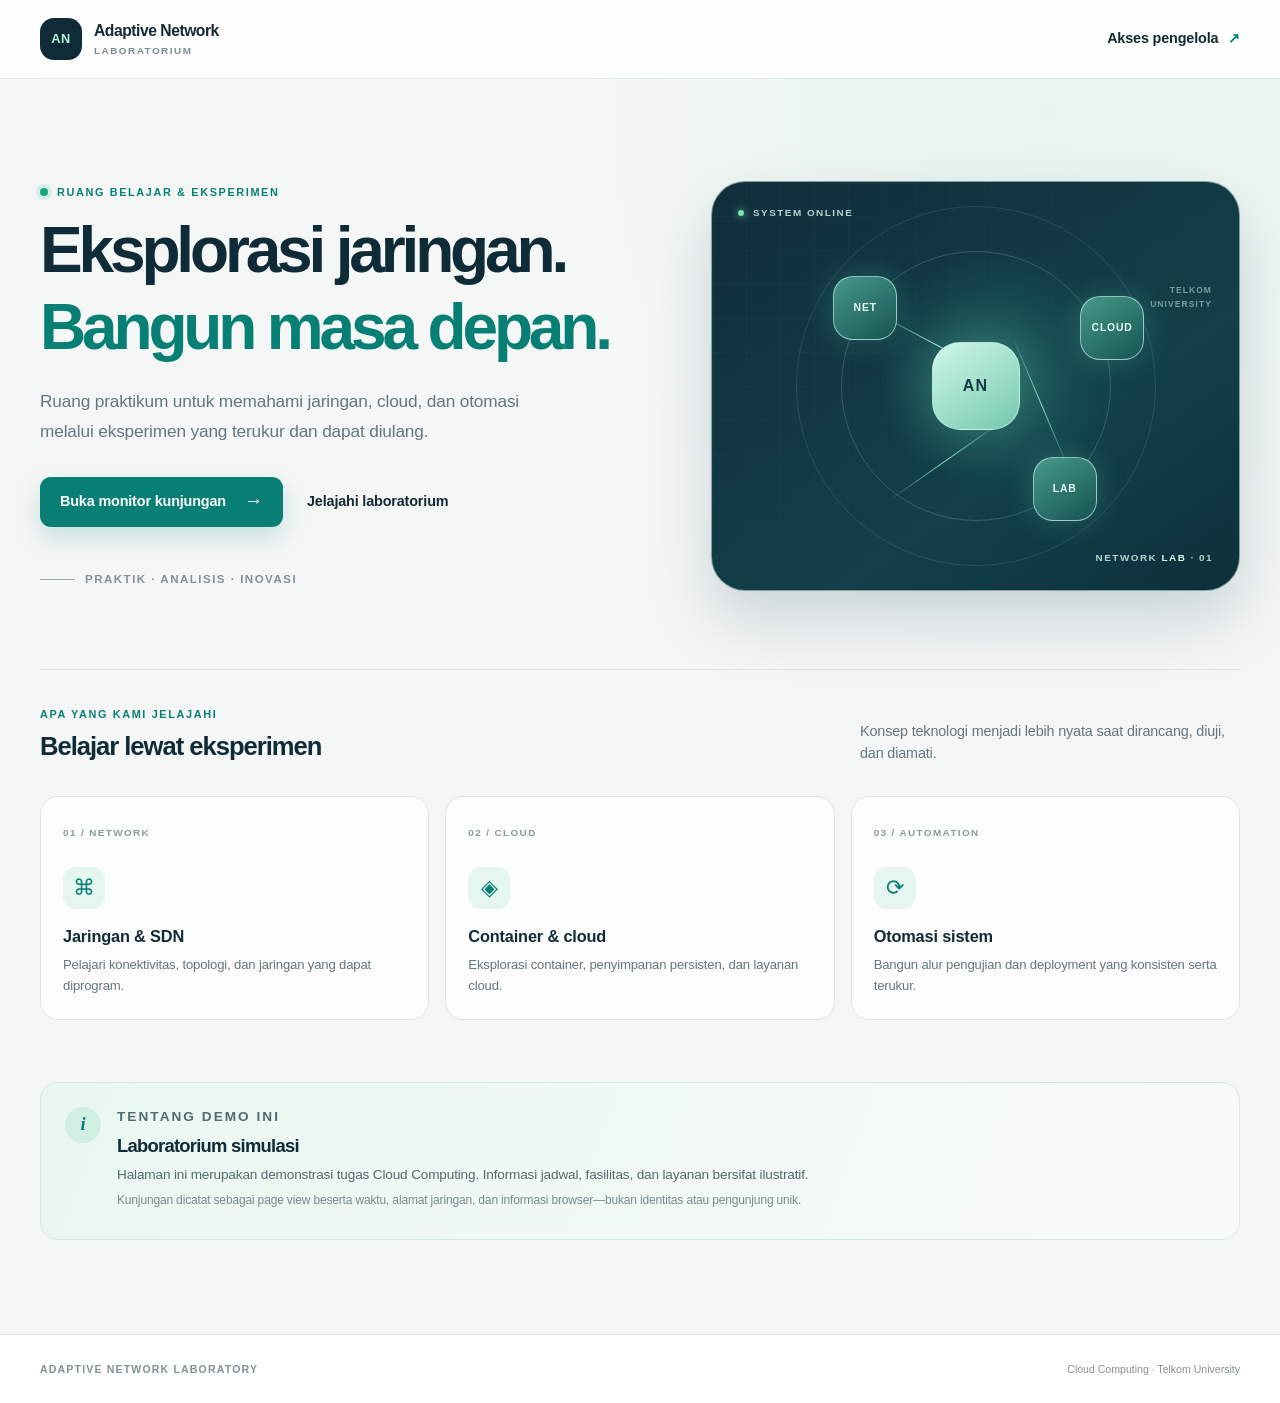
==== commit 1149bafe: "Update frontend description" ====
--- a/frontend/index.html
+++ b/frontend/index.html
@@ -25,7 +25,8 @@
           <p class="eyebrow"><span class="live-dot"></span> RUANG BELAJAR & EKSPERIMEN</p>
           <h1 id="hero-title">Eksplorasi jaringan.<br /><span>Bangun masa depan.</span></h1>
           <p class="hero-intro">
-            Ruang praktikum untuk memahami jaringan.
+            Ruang praktikum untuk memahami jaringan, cloud, dan
+            otomasi melalui eksperimen yang terukur dan dapat diulang.
           </p>
           <div class="hero-actions">
             <a class="button-link" href="login.html">Buka monitor kunjungan <span aria-hidden="true">→</span></a>
